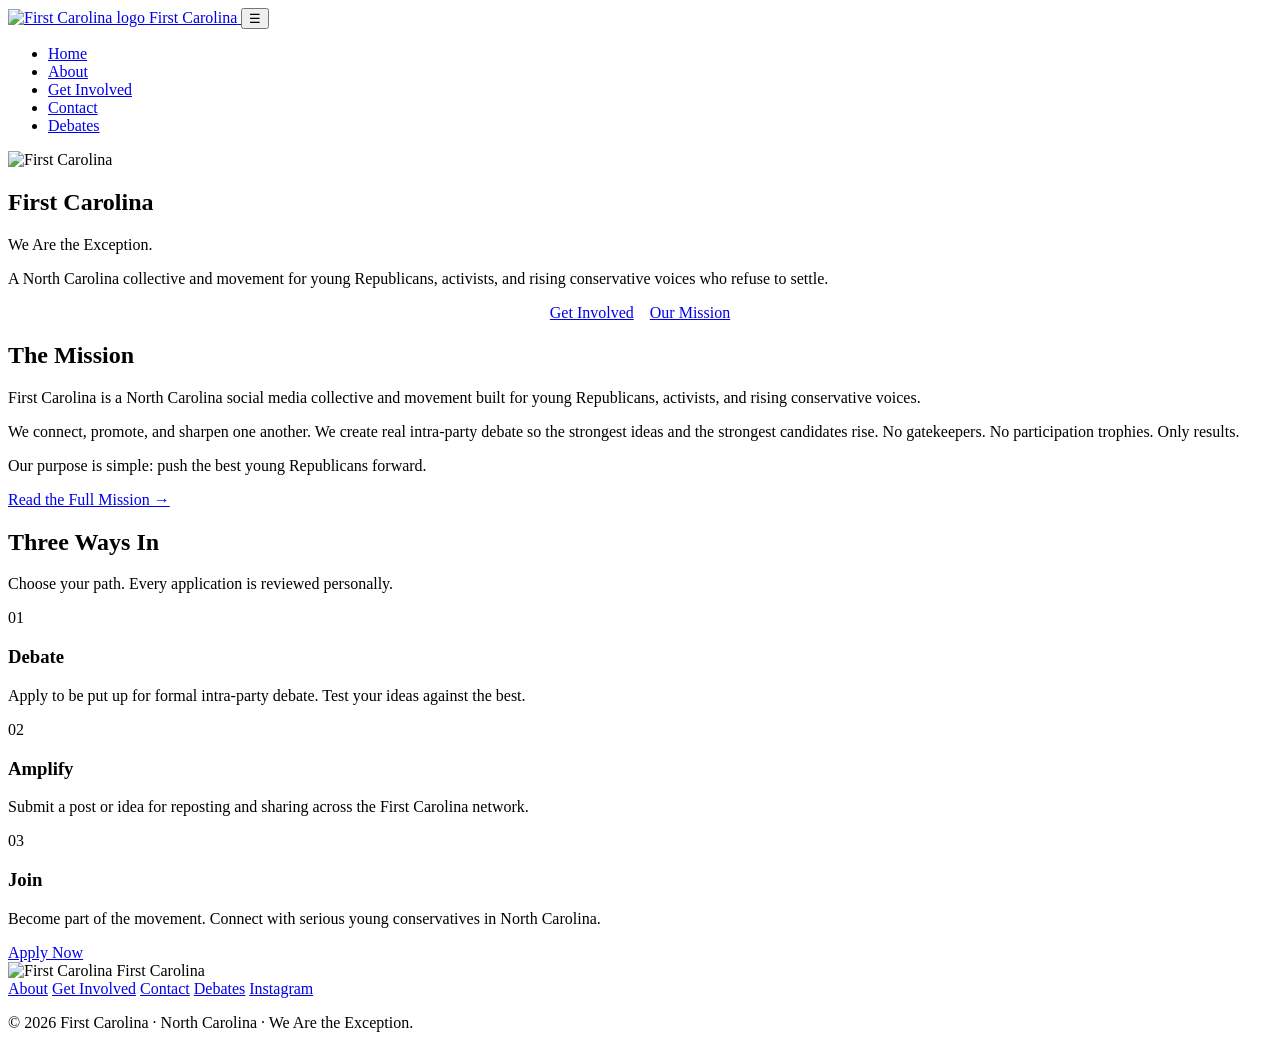
==== index.html @ 65edd3ea "Initial First Carolina website - full multi-page site with branding, mission, get involved form, con" ====
<!DOCTYPE html>
<html lang="en">
<head>
  <meta charset="UTF-8">
  <meta name="viewport" content="width=device-width, initial-scale=1.0">
  <title>First Carolina | We Are the Exception</title>
  <meta name="description" content="First Carolina is a North Carolina social media collective and movement for young Republicans, activists, and rising conservative voices. Iron sharpens iron.">
  <link rel="preconnect" href="https://fonts.googleapis.com">
  <link rel="preconnect" href="https://fonts.gstatic.com" crossorigin>
  <link href="https://fonts.googleapis.com/css2?family=Inter:wght@400;500;600&family=Oswald:wght@500;600;700&display=swap" rel="stylesheet">
  <link rel="stylesheet" href="css/style.css">
  <link rel="icon" href="assets/logo.jpg" type="image/jpeg">
</head>
<body>
  <header>
    <div class="nav-container">
      <a href="index.html" class="logo-link">
        <img src="assets/logo.jpg" alt="First Carolina logo">
        <span class="logo-text">First Carolina</span>
      </a>
      <button class="menu-toggle" aria-label="Toggle menu" aria-expanded="false">☰</button>
      <nav>
        <ul>
          <li><a href="index.html" class="active">Home</a></li>
          <li><a href="about.html">About</a></li>
          <li><a href="involved.html">Get Involved</a></li>
          <li><a href="contact.html">Contact</a></li>
          <li><a href="debates.html" class="debates-link">Debates</a></li>
        </ul>
      </nav>
    </div>
  </header>

  <main>
    <!-- Hero -->
    <section class="hero">
      <div class="hero-content">
        <img src="assets/logo.jpg" alt="First Carolina" class="hero-logo">
        <h1>First Carolina</h1>
        <p class="slogan">We Are the Exception.</p>
        <p>A North Carolina collective and movement for young Republicans, activists, and rising conservative voices who refuse to settle.</p>
        <div style="display:flex; gap:1rem; justify-content:center; flex-wrap:wrap;">
          <a href="involved.html" class="btn btn-primary">Get Involved</a>
          <a href="about.html" class="btn btn-outline">Our Mission</a>
        </div>
      </div>
    </section>

    <!-- Mission Preview -->
    <section class="section-alt">
      <div class="container">
        <div class="mission-block">
          <h2>The Mission</h2>
          <p>First Carolina is a North Carolina social media collective and movement built for young Republicans, activists, and rising conservative voices.</p>
          <p>We connect, promote, and sharpen one another. We create real intra-party debate so the strongest ideas and the strongest candidates rise. <span class="highlight">No gatekeepers. No participation trophies. Only results.</span></p>
          <p>Our purpose is simple: <span class="highlight">push the best young Republicans forward.</span></p>
          <a href="about.html" class="btn btn-outline mt-2">Read the Full Mission →</a>
        </div>
      </div>
    </section>

    <!-- Quick Paths -->
    <section class="section-dark">
      <div class="container">
        <div class="section-header">
          <h2>Three Ways In</h2>
          <p>Choose your path. Every application is reviewed personally.</p>
        </div>
        <div class="cards">
          <div class="card">
            <div class="card-number">01</div>
            <h3>Debate</h3>
            <p>Apply to be put up for formal intra-party debate. Test your ideas against the best.</p>
          </div>
          <div class="card">
            <div class="card-number">02</div>
            <h3>Amplify</h3>
            <p>Submit a post or idea for reposting and sharing across the First Carolina network.</p>
          </div>
          <div class="card">
            <div class="card-number">03</div>
            <h3>Join</h3>
            <p>Become part of the movement. Connect with serious young conservatives in North Carolina.</p>
          </div>
        </div>
        <div class="text-center mt-2">
          <a href="involved.html" class="btn btn-primary">Apply Now</a>
        </div>
      </div>
    </section>
  </main>

  <footer>
    <div class="footer-content">
      <div class="footer-brand">
        <img src="assets/logo.jpg" alt="First Carolina">
        <span>First Carolina</span>
      </div>
      <div class="footer-links">
        <a href="about.html">About</a>
        <a href="involved.html">Get Involved</a>
        <a href="contact.html">Contact</a>
        <a href="debates.html">Debates</a>
        <a href="https://www.instagram.com/rylanarmstrongnc/" target="_blank" rel="noopener">Instagram</a>
      </div>
    </div>
    <div class="footer-bottom">
      <p>© 2026 First Carolina · North Carolina · We Are the Exception.</p>
    </div>
  </footer>

  <script src="js/script.js"></script>
</body>
</html>
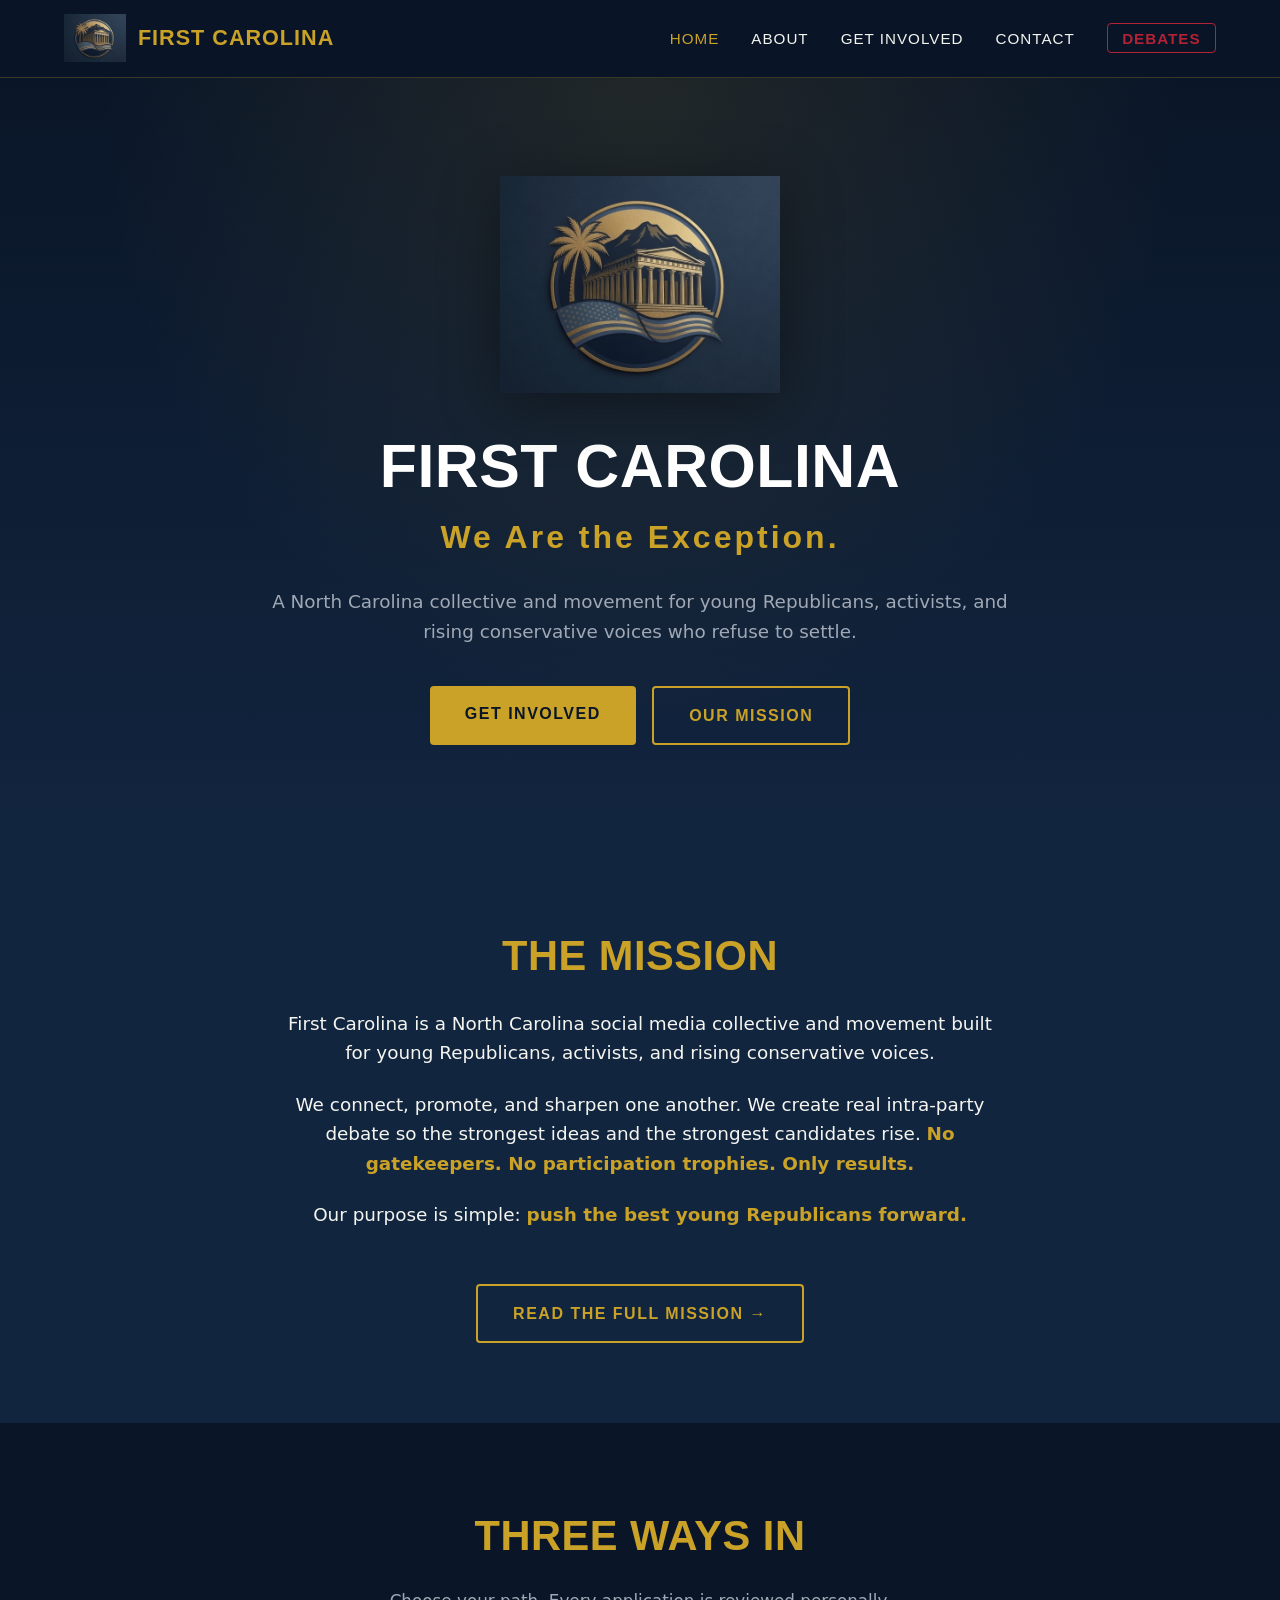
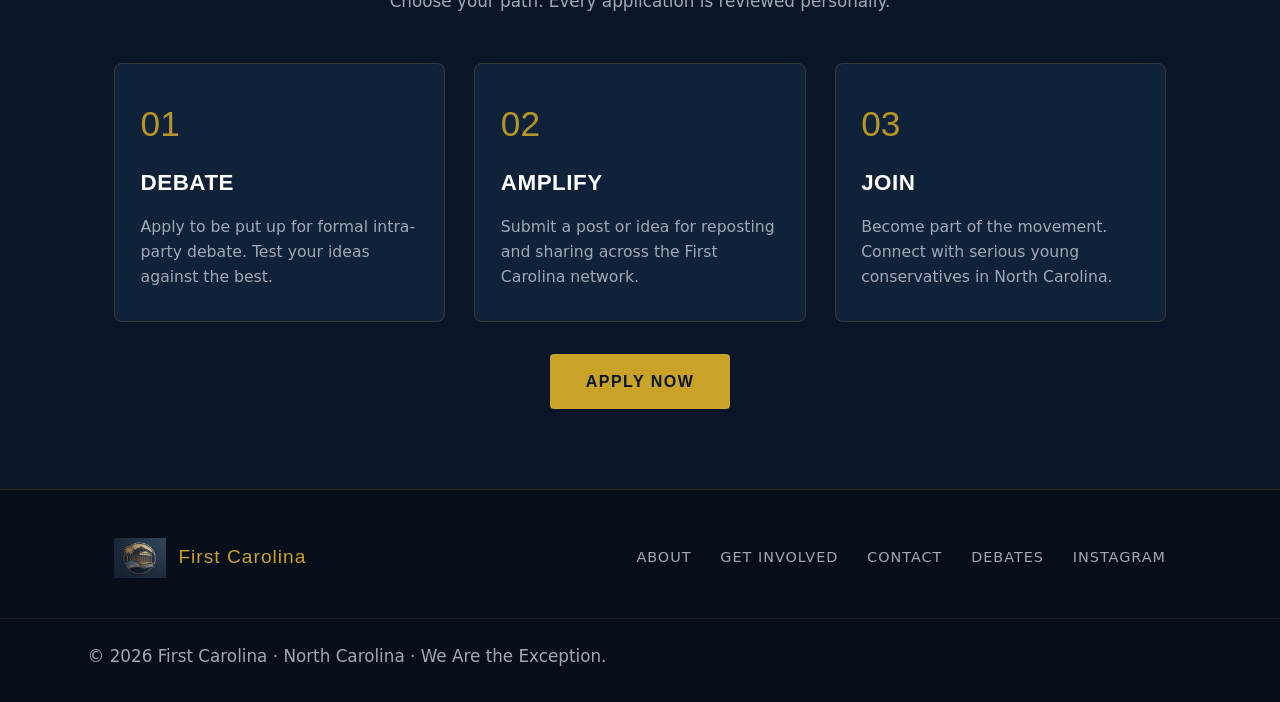
==== commit 3c525ca1: "Point logo references to the full logo file you uploaded" ====
--- a/index.html
+++ b/index.html
@@ -9,13 +9,13 @@
   <link rel="preconnect" href="https://fonts.gstatic.com" crossorigin>
   <link href="https://fonts.googleapis.com/css2?family=Inter:wght@400;500;600&family=Oswald:wght@500;600;700&display=swap" rel="stylesheet">
   <link rel="stylesheet" href="css/style.css">
-  <link rel="icon" href="assets/logo.jpg" type="image/jpeg">
+  <link rel="icon" href="assets/logo.jpg.png" type="image/png">
 </head>
 <body>
   <header>
     <div class="nav-container">
       <a href="index.html" class="logo-link">
-        <img src="assets/logo.jpg" alt="First Carolina logo">
+        <img src="assets/logo.jpg.png" alt="First Carolina logo">
         <span class="logo-text">First Carolina</span>
       </a>
       <button class="menu-toggle" aria-label="Toggle menu" aria-expanded="false">☰</button>
@@ -35,7 +35,7 @@
     <!-- Hero -->
     <section class="hero">
       <div class="hero-content">
-        <img src="assets/logo.jpg" alt="First Carolina" class="hero-logo">
+        <img src="assets/logo.jpg.png" alt="First Carolina" class="hero-logo">
         <h1>First Carolina</h1>
         <p class="slogan">We Are the Exception.</p>
         <p>A North Carolina collective and movement for young Republicans, activists, and rising conservative voices who refuse to settle.</p>
@@ -93,7 +93,7 @@
   <footer>
     <div class="footer-content">
       <div class="footer-brand">
-        <img src="assets/logo.jpg" alt="First Carolina">
+        <img src="assets/logo.jpg.png" alt="First Carolina">
         <span>First Carolina</span>
       </div>
       <div class="footer-links">
--- a/css/style.css
+++ b/css/style.css
@@ -0,0 +1,581 @@
+/* First Carolina – Official Site Styles */
+/* Brand: Heavy Navy + Gold, Patriotic accents, Bold + Youthful energy */
+
+:root {
+  --navy: #0A1628;
+  --navy-light: #12253F;
+  --gold: #C9A227;
+  --gold-light: #E0C05A;
+  --red: #B22234;
+  --white: #FFFFFF;
+  --off-white: #F5F5F0;
+  --gray: #A0A8B5;
+  --dark-text: #0A1628;
+}
+
+* {
+  margin: 0;
+  padding: 0;
+  box-sizing: border-box;
+}
+
+html {
+  scroll-behavior: smooth;
+}
+
+body {
+  font-family: 'Inter', system-ui, -apple-system, sans-serif;
+  background: var(--navy);
+  color: var(--off-white);
+  line-height: 1.6;
+  min-height: 100vh;
+  display: flex;
+  flex-direction: column;
+}
+
+/* Typography */
+h1, h2, h3, h4 {
+  font-family: 'Oswald', 'Inter', sans-serif;
+  font-weight: 700;
+  letter-spacing: 0.5px;
+  text-transform: uppercase;
+}
+
+h1 {
+  font-size: clamp(2.4rem, 6vw, 3.8rem);
+  line-height: 1.1;
+}
+
+h2 {
+  font-size: clamp(1.8rem, 4vw, 2.6rem);
+  color: var(--gold);
+  margin-bottom: 1.2rem;
+}
+
+h3 {
+  font-size: 1.4rem;
+  color: var(--gold-light);
+}
+
+p {
+  font-size: 1.05rem;
+  color: var(--gray);
+  max-width: 65ch;
+}
+
+a {
+  color: var(--gold);
+  text-decoration: none;
+  transition: color 0.2s ease;
+}
+
+a:hover {
+  color: var(--gold-light);
+}
+
+/* Header & Nav */
+header {
+  background: rgba(10, 22, 40, 0.95);
+  backdrop-filter: blur(12px);
+  border-bottom: 1px solid rgba(201, 162, 39, 0.25);
+  position: sticky;
+  top: 0;
+  z-index: 100;
+  padding: 0.9rem 0;
+}
+
+.nav-container {
+  max-width: 1200px;
+  margin: 0 auto;
+  padding: 0 1.5rem;
+  display: flex;
+  align-items: center;
+  justify-content: space-between;
+}
+
+.logo-link {
+  display: flex;
+  align-items: center;
+  gap: 0.75rem;
+}
+
+.logo-link img {
+  height: 48px;
+  width: auto;
+}
+
+.logo-text {
+  font-family: 'Oswald', sans-serif;
+  font-size: 1.35rem;
+  font-weight: 700;
+  color: var(--gold);
+  letter-spacing: 1px;
+  text-transform: uppercase;
+}
+
+nav ul {
+  display: flex;
+  list-style: none;
+  gap: 2rem;
+  align-items: center;
+}
+
+nav a {
+  font-family: 'Oswald', sans-serif;
+  font-size: 0.95rem;
+  font-weight: 500;
+  letter-spacing: 1px;
+  text-transform: uppercase;
+  color: var(--off-white);
+  position: relative;
+  padding: 0.3rem 0;
+}
+
+nav a:hover {
+  color: var(--gold);
+}
+
+nav a.active {
+  color: var(--gold);
+}
+
+/* Debates special styling – bold & standout */
+nav a.debates-link {
+  color: var(--red);
+  font-weight: 700;
+  border: 1px solid var(--red);
+  padding: 0.35rem 0.9rem;
+  border-radius: 4px;
+  transition: all 0.2s ease;
+}
+
+nav a.debates-link:hover {
+  background: var(--red);
+  color: var(--white);
+}
+
+/* Mobile menu */
+.menu-toggle {
+  display: none;
+  background: none;
+  border: none;
+  color: var(--gold);
+  font-size: 1.6rem;
+  cursor: pointer;
+}
+
+/* Main content */
+main {
+  flex: 1;
+}
+
+.container {
+  max-width: 1100px;
+  margin: 0 auto;
+  padding: 0 1.5rem;
+}
+
+/* Hero */
+.hero {
+  min-height: 85vh;
+  display: flex;
+  align-items: center;
+  justify-content: center;
+  text-align: center;
+  padding: 4rem 1.5rem;
+  background: 
+    radial-gradient(ellipse at 50% 0%, rgba(201, 162, 39, 0.12) 0%, transparent 60%),
+    linear-gradient(180deg, var(--navy) 0%, var(--navy-light) 100%);
+  position: relative;
+  overflow: hidden;
+}
+
+.hero::before {
+  content: '';
+  position: absolute;
+  inset: 0;
+  background: url('../assets/logo.jpg') center/cover no-repeat;
+  opacity: 0.04;
+  pointer-events: none;
+}
+
+.hero-content {
+  position: relative;
+  z-index: 2;
+  max-width: 800px;
+}
+
+.hero-logo {
+  width: min(280px, 70vw);
+  margin: 0 auto 2rem;
+  filter: drop-shadow(0 10px 30px rgba(0,0,0,0.4));
+}
+
+.hero h1 {
+  color: var(--white);
+  margin-bottom: 0.8rem;
+}
+
+.hero .slogan {
+  font-family: 'Oswald', sans-serif;
+  font-size: clamp(1.4rem, 3.5vw, 2rem);
+  color: var(--gold);
+  letter-spacing: 3px;
+  margin-bottom: 1.5rem;
+  font-weight: 600;
+}
+
+.hero p {
+  font-size: 1.15rem;
+  color: var(--gray);
+  margin: 0 auto 2.5rem;
+}
+
+/* Buttons */
+.btn {
+  display: inline-block;
+  font-family: 'Oswald', sans-serif;
+  font-size: 1rem;
+  font-weight: 600;
+  letter-spacing: 1.5px;
+  text-transform: uppercase;
+  padding: 0.9rem 2.2rem;
+  border-radius: 4px;
+  transition: all 0.25s ease;
+  cursor: pointer;
+  border: none;
+}
+
+.btn-primary {
+  background: var(--gold);
+  color: var(--navy);
+}
+
+.btn-primary:hover {
+  background: var(--gold-light);
+  transform: translateY(-2px);
+  box-shadow: 0 8px 25px rgba(201, 162, 39, 0.35);
+}
+
+.btn-outline {
+  background: transparent;
+  color: var(--gold);
+  border: 2px solid var(--gold);
+}
+
+.btn-outline:hover {
+  background: var(--gold);
+  color: var(--navy);
+}
+
+.btn-red {
+  background: var(--red);
+  color: var(--white);
+}
+
+.btn-red:hover {
+  background: #9a1c2c;
+  transform: translateY(-2px);
+}
+
+/* Sections */
+section {
+  padding: 5rem 0;
+}
+
+.section-dark {
+  background: var(--navy);
+}
+
+.section-alt {
+  background: var(--navy-light);
+}
+
+.section-header {
+  text-align: center;
+  margin-bottom: 3rem;
+}
+
+.section-header p {
+  margin: 0 auto;
+}
+
+/* Mission block */
+.mission-block {
+  max-width: 720px;
+  margin: 0 auto;
+  text-align: center;
+}
+
+.mission-block p {
+  font-size: 1.15rem;
+  margin-bottom: 1.4rem;
+  color: var(--off-white);
+}
+
+.mission-block .highlight {
+  color: var(--gold);
+  font-weight: 600;
+}
+
+/* Cards / Get Involved */
+.cards {
+  display: grid;
+  grid-template-columns: repeat(auto-fit, minmax(280px, 1fr));
+  gap: 1.8rem;
+  margin-top: 2.5rem;
+}
+
+.card {
+  background: rgba(18, 37, 63, 0.8);
+  border: 1px solid rgba(201, 162, 39, 0.2);
+  border-radius: 8px;
+  padding: 2rem 1.6rem;
+  transition: all 0.25s ease;
+}
+
+.card:hover {
+  border-color: var(--gold);
+  transform: translateY(-4px);
+  box-shadow: 0 12px 30px rgba(0,0,0,0.3);
+}
+
+.card-number {
+  font-family: 'Oswald', sans-serif;
+  font-size: 2.2rem;
+  color: var(--gold);
+  margin-bottom: 0.8rem;
+  opacity: 0.9;
+}
+
+.card h3 {
+  margin-bottom: 0.8rem;
+  color: var(--white);
+}
+
+.card p {
+  font-size: 0.98rem;
+  color: var(--gray);
+}
+
+/* Form */
+.form-container {
+  max-width: 560px;
+  margin: 0 auto;
+  background: rgba(18, 37, 63, 0.6);
+  border: 1px solid rgba(201, 162, 39, 0.25);
+  border-radius: 10px;
+  padding: 2.5rem 2rem;
+}
+
+.form-group {
+  margin-bottom: 1.4rem;
+}
+
+.form-group label {
+  display: block;
+  font-family: 'Oswald', sans-serif;
+  font-size: 0.9rem;
+  letter-spacing: 1px;
+  text-transform: uppercase;
+  color: var(--gold);
+  margin-bottom: 0.45rem;
+}
+
+.form-group input,
+.form-group select,
+.form-group textarea {
+  width: 100%;
+  padding: 0.85rem 1rem;
+  background: var(--navy);
+  border: 1px solid rgba(201, 162, 39, 0.3);
+  border-radius: 4px;
+  color: var(--white);
+  font-size: 1rem;
+  font-family: inherit;
+  transition: border-color 0.2s;
+}
+
+.form-group input:focus,
+.form-group select:focus,
+.form-group textarea:focus {
+  outline: none;
+  border-color: var(--gold);
+}
+
+.form-group textarea {
+  min-height: 120px;
+  resize: vertical;
+}
+
+.form-note {
+  font-size: 0.9rem;
+  color: var(--gray);
+  margin-top: 1rem;
+  text-align: center;
+}
+
+/* Contact info */
+.contact-grid {
+  display: grid;
+  grid-template-columns: repeat(auto-fit, minmax(240px, 1fr));
+  gap: 2rem;
+  margin-top: 2rem;
+}
+
+.contact-item {
+  text-align: center;
+  padding: 1.8rem 1.2rem;
+  background: rgba(18, 37, 63, 0.5);
+  border-radius: 8px;
+  border: 1px solid rgba(201, 162, 39, 0.15);
+}
+
+.contact-item h3 {
+  margin-bottom: 0.6rem;
+  font-size: 1.1rem;
+}
+
+.contact-item a,
+.contact-item p {
+  color: var(--off-white);
+  font-size: 1.1rem;
+}
+
+.contact-item .prefer {
+  display: block;
+  font-size: 0.85rem;
+  color: var(--gold);
+  margin-top: 0.4rem;
+  font-style: italic;
+}
+
+/* Debates placeholder */
+.debates-hero {
+  text-align: center;
+  padding: 6rem 1.5rem;
+}
+
+.debates-hero h1 {
+  color: var(--red);
+  margin-bottom: 1rem;
+}
+
+.coming-soon {
+  font-family: 'Oswald', sans-serif;
+  font-size: 1.3rem;
+  letter-spacing: 4px;
+  color: var(--gold);
+  margin-bottom: 2rem;
+}
+
+/* Footer */
+footer {
+  background: #060E1A;
+  border-top: 1px solid rgba(201, 162, 39, 0.2);
+  padding: 3rem 0 2rem;
+  margin-top: auto;
+}
+
+.footer-content {
+  max-width: 1100px;
+  margin: 0 auto;
+  padding: 0 1.5rem;
+  display: flex;
+  flex-wrap: wrap;
+  justify-content: space-between;
+  gap: 2rem;
+  align-items: center;
+}
+
+.footer-brand {
+  display: flex;
+  align-items: center;
+  gap: 0.8rem;
+}
+
+.footer-brand img {
+  height: 40px;
+}
+
+.footer-brand span {
+  font-family: 'Oswald', sans-serif;
+  font-size: 1.2rem;
+  color: var(--gold);
+  letter-spacing: 1px;
+}
+
+.footer-links {
+  display: flex;
+  gap: 1.8rem;
+  flex-wrap: wrap;
+}
+
+.footer-links a {
+  font-size: 0.9rem;
+  color: var(--gray);
+  text-transform: uppercase;
+  letter-spacing: 1px;
+}
+
+.footer-links a:hover {
+  color: var(--gold);
+}
+
+.footer-bottom {
+  text-align: center;
+  margin-top: 2.5rem;
+  padding-top: 1.5rem;
+  border-top: 1px solid rgba(255,255,255,0.06);
+  font-size: 0.85rem;
+  color: var(--gray);
+}
+
+/* Responsive */
+@media (max-width: 768px) {
+  .menu-toggle {
+    display: block;
+  }
+
+  nav ul {
+    display: none;
+    position: absolute;
+    top: 100%;
+    left: 0;
+    right: 0;
+    background: var(--navy);
+    flex-direction: column;
+    padding: 1.5rem;
+    gap: 1.2rem;
+    border-bottom: 1px solid rgba(201, 162, 39, 0.25);
+  }
+
+  nav ul.open {
+    display: flex;
+  }
+
+  .hero {
+    min-height: 75vh;
+    padding: 3rem 1.2rem;
+  }
+
+  .form-container {
+    padding: 1.8rem 1.3rem;
+  }
+
+  .footer-content {
+    flex-direction: column;
+    text-align: center;
+  }
+
+  .footer-links {
+    justify-content: center;
+  }
+}
+
+/* Utility */
+.text-center { text-align: center; }
+.mt-2 { margin-top: 2rem; }
+.mb-2 { margin-bottom: 2rem; }
+.gold { color: var(--gold); }
+.red { color: var(--red); }
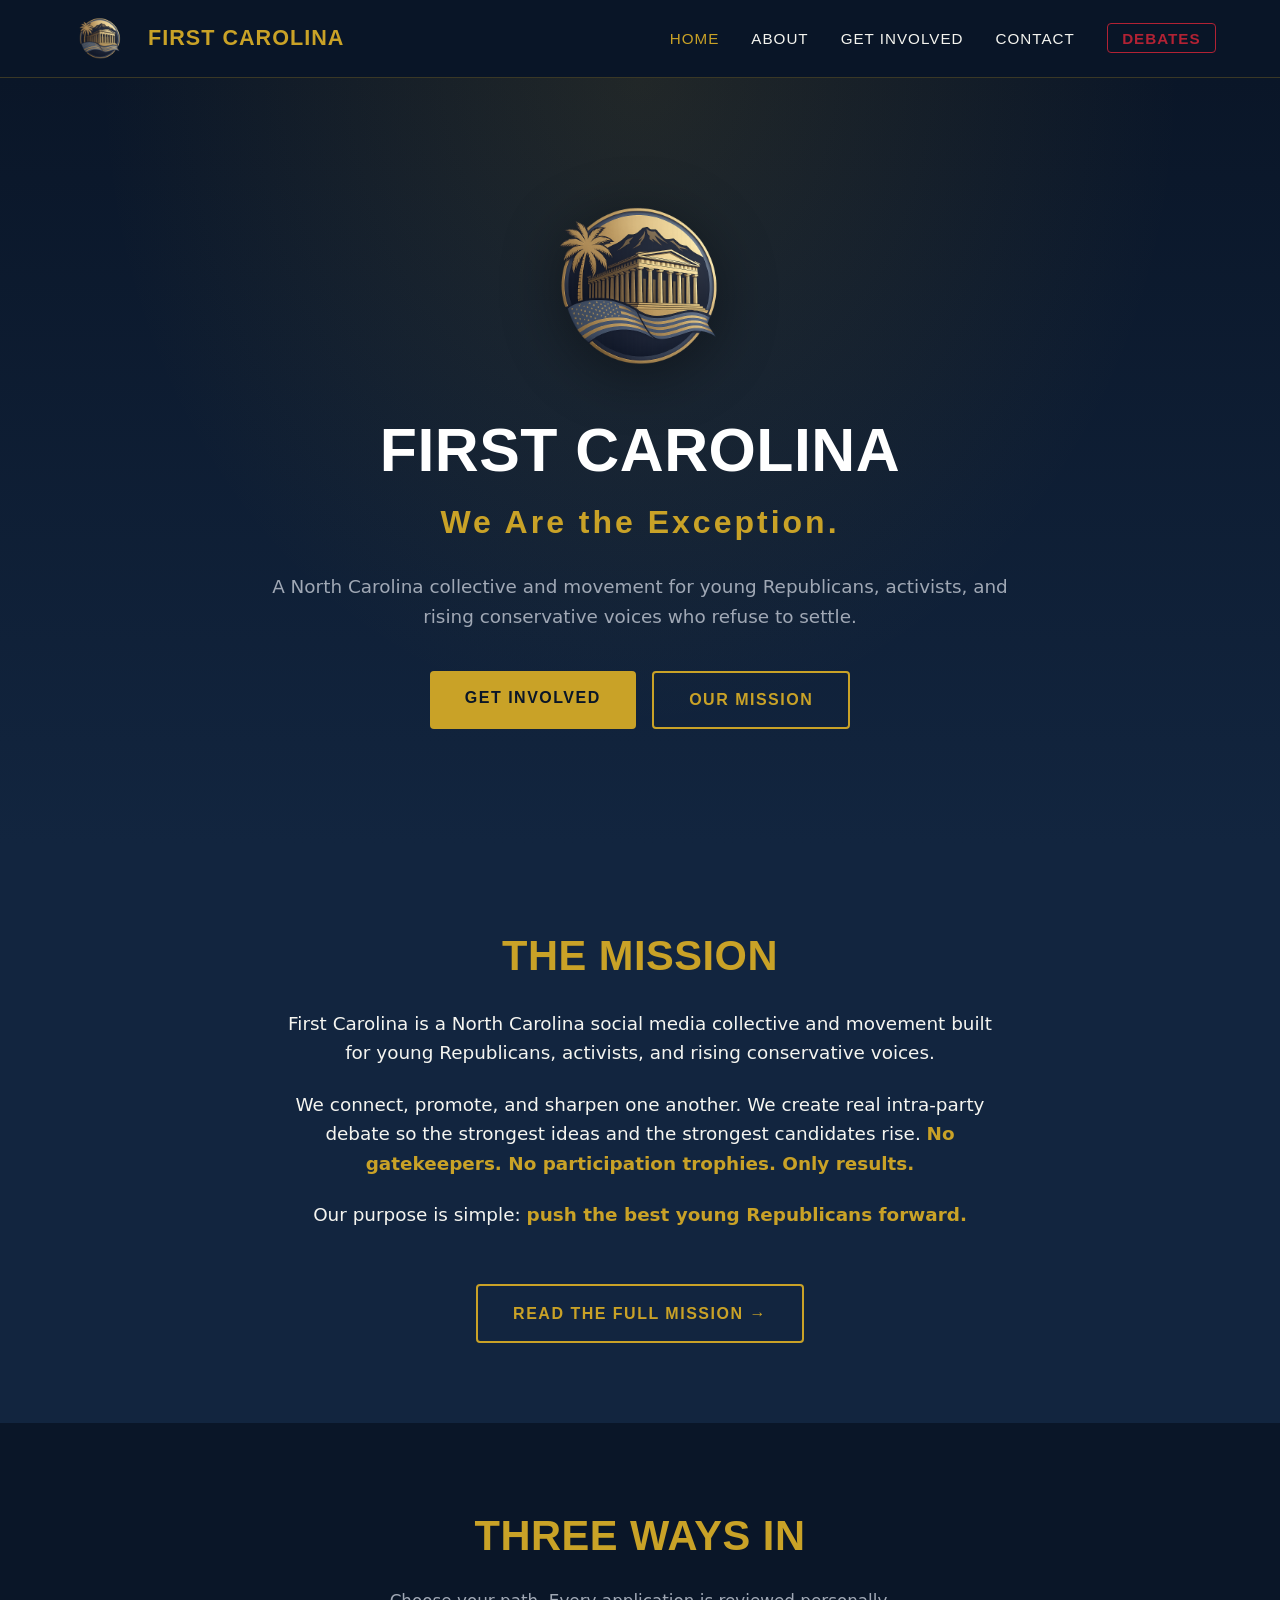
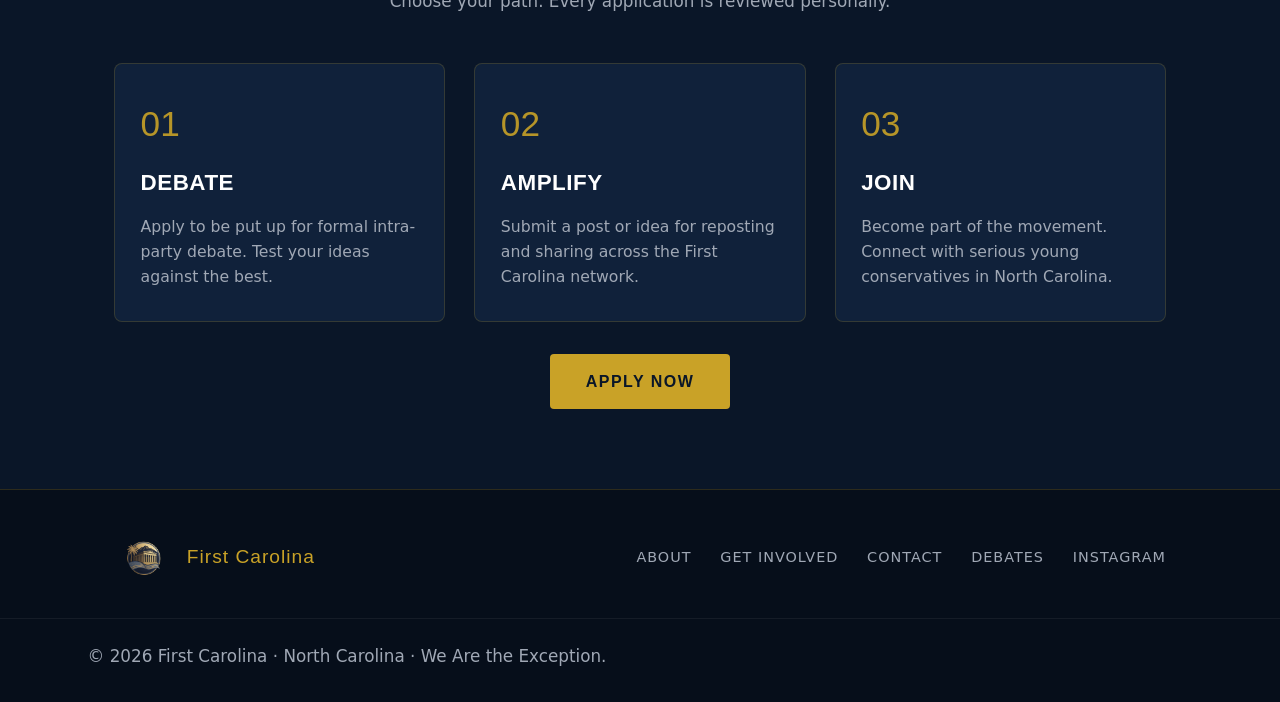
==== commit 101c8a49: "Switch to the new clean logo emblem" ====
--- a/index.html
+++ b/index.html
@@ -9,13 +9,13 @@
   <link rel="preconnect" href="https://fonts.gstatic.com" crossorigin>
   <link href="https://fonts.googleapis.com/css2?family=Inter:wght@400;500;600&family=Oswald:wght@500;600;700&display=swap" rel="stylesheet">
   <link rel="stylesheet" href="css/style.css">
-  <link rel="icon" href="assets/logo.jpg.png" type="image/png">
+  <link rel="icon" href="assets/logo.jpg%20(2).png" type="image/png">
 </head>
 <body>
   <header>
     <div class="nav-container">
       <a href="index.html" class="logo-link">
-        <img src="assets/logo.jpg.png" alt="First Carolina logo">
+        <img src="assets/logo.jpg%20(2).png" alt="First Carolina logo">
         <span class="logo-text">First Carolina</span>
       </a>
       <button class="menu-toggle" aria-label="Toggle menu" aria-expanded="false">☰</button>
@@ -32,10 +32,9 @@
   </header>
 
   <main>
-    <!-- Hero -->
     <section class="hero">
       <div class="hero-content">
-        <img src="assets/logo.jpg.png" alt="First Carolina" class="hero-logo">
+        <img src="assets/logo.jpg%20(2).png" alt="First Carolina" class="hero-logo">
         <h1>First Carolina</h1>
         <p class="slogan">We Are the Exception.</p>
         <p>A North Carolina collective and movement for young Republicans, activists, and rising conservative voices who refuse to settle.</p>
@@ -46,7 +45,6 @@
       </div>
     </section>
 
-    <!-- Mission Preview -->
     <section class="section-alt">
       <div class="container">
         <div class="mission-block">
@@ -59,7 +57,6 @@
       </div>
     </section>
 
-    <!-- Quick Paths -->
     <section class="section-dark">
       <div class="container">
         <div class="section-header">
@@ -93,7 +90,7 @@
   <footer>
     <div class="footer-content">
       <div class="footer-brand">
-        <img src="assets/logo.jpg.png" alt="First Carolina">
+        <img src="assets/logo.jpg%20(2).png" alt="First Carolina">
         <span>First Carolina</span>
       </div>
       <div class="footer-links">
